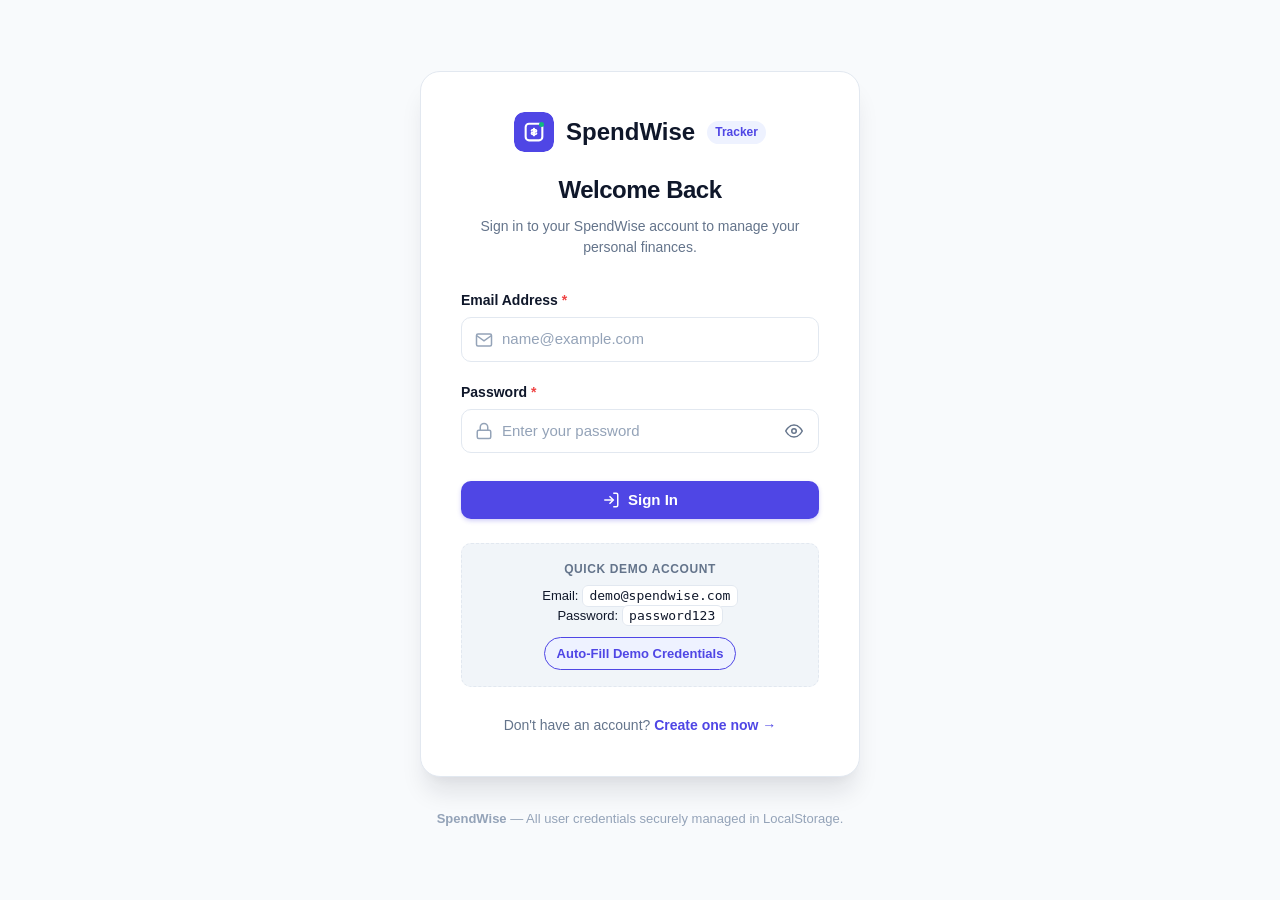
==== expense-tracker/index.html @ b72fe71f "Initial commit" ====
<!DOCTYPE html>
<html lang="en">
<head>
  <meta charset="UTF-8">
  <meta name="viewport" content="width=device-width, initial-scale=1.0">
  <title>SpendWise | Modern Expense Tracker & Dashboard</title>
  <link rel="icon" type="image/svg+xml" href="assets/images/logo.svg">
  
  <!-- Login Protection: Redirect if user is not logged in -->
  <script>
    (function () {
      const currentUser = localStorage.getItem("spendwise_current_user");
      if (!currentUser) {
        window.location.replace("login.html");
      }
    })();
  </script>

  <!-- CSS Stylesheets -->
  <link rel="stylesheet" href="css/style.css">
  <link rel="stylesheet" href="css/responsive.css">
</head>
<body>

  <!-- ========================================================================
       Navigation Bar
       ======================================================================== -->
  <header class="navbar">
    <div class="container">
      <a href="index.html" class="nav-brand">
        <img src="assets/images/logo.svg" alt="SpendWise Logo" class="brand-icon">
        <span>SpendWise</span>
        <span class="brand-badge">Tracker</span>
      </a>

      <nav>
        <ul class="nav-menu">
          <li>
            <a href="index.html" class="nav-link active">
              <svg width="18" height="18" viewBox="0 0 24 24" fill="none" stroke="currentColor" stroke-width="2">
                <rect x="3" y="3" width="7" height="9" rx="1"></rect>
                <rect x="14" y="3" width="7" height="5" rx="1"></rect>
                <rect x="14" y="12" width="7" height="9" rx="1"></rect>
                <rect x="3" y="16" width="7" height="5" rx="1"></rect>
              </svg>
              <span>Dashboard</span>
            </a>
          </li>
          <li>
            <a href="pages/transactions.html" class="nav-link">
              <svg width="18" height="18" viewBox="0 0 24 24" fill="none" stroke="currentColor" stroke-width="2">
                <line x1="8" y1="6" x2="21" y2="6"></line>
                <line x1="8" y1="12" x2="21" y2="12"></line>
                <line x1="8" y1="18" x2="21" y2="18"></line>
                <line x1="3" y1="6" x2="3.01" y2="6"></line>
                <line x1="3" y1="12" x2="3.01" y2="12"></line>
                <line x1="3" y1="18" x2="3.01" y2="18"></line>
              </svg>
              <span>Transactions</span>
            </a>
          </li>
        </ul>
      </nav>

      <div class="nav-actions">
        <!-- Logged-in User Profile Badge -->
        <div class="nav-user-profile" id="nav-user-profile" title="Logged in user">
          <div class="user-avatar" id="user-avatar">U</div>
          <span class="user-name" id="nav-user-name">User</span>
        </div>

        <a href="pages/transactions.html" class="btn btn-secondary btn-sm">
          <span>View All</span>
        </a>

        <!-- Logout Button -->
        <button id="logout-btn" class="btn btn-danger btn-sm" title="Log out of SpendWise">
          <svg width="15" height="15" viewBox="0 0 24 24" fill="none" stroke="currentColor" stroke-width="2">
            <path d="M9 21H5a2 2 0 0 1-2-2V5a2 2 0 0 1 2-2h4"></path>
            <polyline points="16 17 21 12 16 7"></polyline>
            <line x1="21" y1="12" x2="9" y2="12"></line>
          </svg>
          <span>Logout</span>
        </button>
      </div>
    </div>
  </header>

  <!-- ========================================================================
       Main Content
       ======================================================================== -->
  <main class="main-content">
    <div class="container">

      <!-- Page Header -->
      <section class="page-header">
        <div class="page-title-group">
          <h1>Financial Dashboard</h1>
          <p>Track your cash flow, log expenses, and monitor savings in real-time.</p>
        </div>
        <div class="header-actions">
          <button id="clear-all-data-btn" class="btn btn-secondary btn-sm" title="Restore default sample records">
            <svg width="16" height="16" viewBox="0 0 24 24" fill="none" stroke="currentColor" stroke-width="2">
              <path d="M21.5 2v6h-6M21.34 15.57a10 10 0 1 1-.57-8.38l5.67-5.67"></path>
            </svg>
            <span>Reset Samples</span>
          </button>
          <a href="pages/transactions.html" class="btn btn-primary btn-sm">
            <svg width="16" height="16" viewBox="0 0 24 24" fill="none" stroke="currentColor" stroke-width="2">
              <line x1="12" y1="5" x2="12" y2="19"></line>
              <line x1="5" y1="12" x2="19" y2="12"></line>
            </svg>
            <span>All Transactions</span>
          </a>
        </div>
      </section>

      <!-- 4 Summary Metric Cards -->
      <section class="dashboard-grid">

        <!-- 1. Total Balance Card -->
        <div class="metric-card">
          <div class="metric-card-header">
            <span class="metric-card-title">Total Balance</span>
            <div class="metric-icon-box balance">
              <svg width="22" height="22" viewBox="0 0 24 24" fill="none" stroke="currentColor" stroke-width="2">
                <rect x="2" y="5" width="20" height="14" rx="2"></rect>
                <line x1="2" y1="10" x2="22" y2="10"></line>
              </svg>
            </div>
          </div>
          <div class="metric-card-value" id="total-balance">$0.00</div>
          <div class="metric-card-footer">
            <span class="status-badge positive" id="balance-status-badge">Positive Balance</span>
          </div>
        </div>

        <!-- 2. Total Income Card -->
        <div class="metric-card">
          <div class="metric-card-header">
            <span class="metric-card-title">Total Income</span>
            <div class="metric-icon-box income">
              <svg width="22" height="22" viewBox="0 0 24 24" fill="none" stroke="currentColor" stroke-width="2.5">
                <polyline points="23 6 13.5 15.5 8.5 10.5 1 18"></polyline>
                <polyline points="17 6 23 6 23 12"></polyline>
              </svg>
            </div>
          </div>
          <div class="metric-card-value" id="total-income" style="color: var(--success);">$0.00</div>
          <div class="metric-card-footer">
            <span>Money received</span>
          </div>
        </div>

        <!-- 3. Total Expense Card -->
        <div class="metric-card">
          <div class="metric-card-header">
            <span class="metric-card-title">Total Expense</span>
            <div class="metric-icon-box expense">
              <svg width="22" height="22" viewBox="0 0 24 24" fill="none" stroke="currentColor" stroke-width="2.5">
                <polyline points="23 18 13.5 8.5 8.5 13.5 1 6"></polyline>
                <polyline points="17 18 23 18 23 12"></polyline>
              </svg>
            </div>
          </div>
          <div class="metric-card-value" id="total-expense" style="color: var(--danger);">$0.00</div>
          <div class="metric-card-footer">
            <span>Money spent</span>
          </div>
        </div>

        <!-- 4. Number of Transactions Card -->
        <div class="metric-card">
          <div class="metric-card-header">
            <span class="metric-card-title">Transactions</span>
            <div class="metric-icon-box count">
              <svg width="22" height="22" viewBox="0 0 24 24" fill="none" stroke="currentColor" stroke-width="2">
                <path d="M14 2H6a2 2 0 0 0-2 2v16a2 2 0 0 0 2 2h12a2 2 0 0 0 2-2V8z"></path>
                <polyline points="14 2 14 8 20 8"></polyline>
                <line x1="16" y1="13" x2="8" y2="13"></line>
                <line x1="16" y1="17" x2="8" y2="17"></line>
                <polyline points="10 9 9 9 8 9"></polyline>
              </svg>
            </div>
          </div>
          <div class="metric-card-value" id="total-count">0</div>
          <div class="metric-card-footer">
            <span>Total records saved</span>
          </div>
        </div>

      </section>

      <!-- Dashboard Layout: 2 Columns (Left: Add Form & Analytics, Right: Recent Transactions) -->
      <div class="dashboard-layout">

        <!-- LEFT COLUMN -->
        <div class="dashboard-col-left">

          <!-- Add Transaction Card -->
          <div class="card">
            <div class="card-header">
              <h2 class="card-title">
                <svg width="20" height="20" viewBox="0 0 24 24" fill="none" stroke="currentColor" stroke-width="2">
                  <circle cx="12" cy="12" r="10"></circle>
                  <line x1="12" y1="8" x2="12" y2="16"></line>
                  <line x1="8" y1="12" x2="16" y2="12"></line>
                </svg>
                <span>Add Transaction</span>
              </h2>
            </div>
            <div class="card-body">
              <form id="transaction-form">

                <!-- Type Selector (Income vs Expense) -->
                <div class="form-group">
                  <label class="form-label">Transaction Type</label>
                  <div class="type-toggle-group">
                    <button type="button" class="type-toggle-btn active type-expense" data-type="expense">
                      <svg width="16" height="16" viewBox="0 0 24 24" fill="none" stroke="currentColor" stroke-width="2.5">
                        <polyline points="23 18 13.5 8.5 8.5 13.5 1 6"></polyline>
                        <polyline points="17 18 23 18 23 12"></polyline>
                      </svg>
                      <span>Expense</span>
                    </button>
                    <button type="button" class="type-toggle-btn type-income" data-type="income">
                      <svg width="16" height="16" viewBox="0 0 24 24" fill="none" stroke="currentColor" stroke-width="2.5">
                        <polyline points="23 6 13.5 15.5 8.5 10.5 1 18"></polyline>
                        <polyline points="17 6 23 6 23 12"></polyline>
                      </svg>
                      <span>Income</span>
                    </button>
                  </div>
                </div>

                <!-- Title Input -->
                <div class="form-group">
                  <label for="tx-title" class="form-label">
                    Transaction Title <span class="required">*</span>
                  </label>
                  <input
                    type="text"
                    id="tx-title"
                    class="form-control"
                    placeholder="e.g. Grocery shopping, Salary, Coffee"
                    required
                  >
                </div>

                <!-- Amount & Category Row -->
                <div class="form-row">
                  <div class="form-group">
                    <label for="tx-amount" class="form-label">
                      Amount ($) <span class="required">*</span>
                    </label>
                    <div class="input-with-icon">
                      <span class="input-icon">$</span>
                      <input
                        type="number"
                        id="tx-amount"
                        class="form-control"
                        placeholder="0.00"
                        step="0.01"
                        min="0.01"
                        required
                      >
                    </div>
                  </div>

                  <div class="form-group">
                    <label for="tx-category" class="form-label">
                      Category <span class="required">*</span>
                    </label>
                    <select id="tx-category" class="form-control" required>
                      <!-- Dynamically populated based on type -->
                    </select>
                  </div>
                </div>

                <!-- Date & Notes Row -->
                <div class="form-row">
                  <div class="form-group">
                    <label for="tx-date" class="form-label">
                      Date <span class="required">*</span>
                    </label>
                    <input
                      type="date"
                      id="tx-date"
                      class="form-control"
                      required
                    >
                  </div>

                  <div class="form-group">
                    <label for="tx-notes" class="form-label">
                      Notes (Optional)
                    </label>
                    <input
                      type="text"
                      id="tx-notes"
                      class="form-control"
                      placeholder="e.g. Receipt #42, personal"
                    >
                  </div>
                </div>

                <!-- Submit Button -->
                <button type="submit" class="btn btn-primary" style="width: 100%;">
                  <svg width="18" height="18" viewBox="0 0 24 24" fill="none" stroke="currentColor" stroke-width="2">
                    <line x1="12" y1="5" x2="12" y2="19"></line>
                    <line x1="5" y1="12" x2="19" y2="12"></line>
                  </svg>
                  <span>Add Transaction</span>
                </button>

              </form>
            </div>
          </div>

          <!-- Spending Analytics & Breakdown Card -->
          <div class="card">
            <div class="card-header">
              <h2 class="card-title">
                <svg width="18" height="18" viewBox="0 0 24 24" fill="none" stroke="currentColor" stroke-width="2">
                  <line x1="18" y1="20" x2="18" y2="10"></line>
                  <line x1="12" y1="20" x2="12" y2="4"></line>
                  <line x1="6" y1="20" x2="6" y2="14"></line>
                </svg>
                <span>Cash Flow Breakdown</span>
              </h2>
            </div>
            <div class="card-body">
              <!-- Income vs Expense Meter -->
              <div class="analytics-meter">
                <div class="meter-labels">
                  <span id="income-ratio-text" style="color: var(--success);">Income: 50%</span>
                  <span id="expense-ratio-text" style="color: var(--danger);">Expense: 50%</span>
                </div>
                <div class="meter-track">
                  <div id="income-expense-meter" class="meter-fill" style="width: 50%;"></div>
                </div>
              </div>

              <!-- Top Expense Categories -->
              <h4 style="font-size: 0.875rem; font-weight: 600; color: var(--text-muted); margin-bottom: 0.75rem; text-transform: uppercase; letter-spacing: 0.05em;">
                Top Expense Categories
              </h4>
              <div id="category-breakdown-list" class="category-breakdown-list">
                <!-- Dynamically populated via JS -->
              </div>
            </div>
          </div>

        </div>

        <!-- RIGHT COLUMN: Recent Transactions -->
        <div class="dashboard-col-right">
          <div class="card">
            <div class="card-header">
              <h2 class="card-title">
                <svg width="20" height="20" viewBox="0 0 24 24" fill="none" stroke="currentColor" stroke-width="2">
                  <circle cx="12" cy="12" r="10"></circle>
                  <polyline points="12 6 12 12 16 14"></polyline>
                </svg>
                <span>Recent Transactions</span>
              </h2>
              <a href="pages/transactions.html" class="btn btn-secondary btn-sm">
                <span>View All &rarr;</span>
              </a>
            </div>
            <div class="card-body">

              <!-- List Container -->
              <ul id="recent-transactions-list" class="transaction-list-widget">
                <!-- Dynamically populated via main.js -->
              </ul>

              <!-- Empty State if no transactions exist -->
              <div id="empty-recent-state" class="empty-state" style="display: none;">
                <img src="assets/images/empty-illustration.svg" alt="No transactions yet">
                <h3>No transactions found</h3>
                <p>Use the form on the left to add your first transaction and start tracking your expenses!</p>
              </div>

            </div>
          </div>
        </div>

      </div>

    </div>
  </main>

  <!-- ========================================================================
       Edit Transaction Modal
       ======================================================================== -->
  <div id="edit-modal" class="modal-overlay">
    <div class="modal-dialog">
      <div class="modal-header">
        <h3 class="modal-title">
          <svg width="20" height="20" viewBox="0 0 24 24" fill="none" stroke="currentColor" stroke-width="2">
            <path d="M12 20h9"></path>
            <path d="M16.5 3.5a2.121 2.121 0 0 1 3 3L7 19l-4 1 1-4L16.5 3.5z"></path>
          </svg>
          <span>Edit Transaction</span>
        </h3>
        <button type="button" class="modal-close-btn" id="close-edit-modal" aria-label="Close modal">
          <svg width="18" height="18" viewBox="0 0 24 24" fill="none" stroke="currentColor" stroke-width="2">
            <line x1="18" y1="6" x2="6" y2="18"></line>
            <line x1="6" y1="6" x2="18" y2="18"></line>
          </svg>
        </button>
      </div>

      <form id="edit-transaction-form">
        <input type="hidden" id="edit-tx-id">

        <div class="modal-body">
          <!-- Type Radio Selector -->
          <div class="form-group">
            <label class="form-label">Type</label>
            <div style="display: flex; gap: 1.5rem;">
              <label style="display: flex; align-items: center; gap: 0.5rem; cursor: pointer; font-size: 0.9375rem;">
                <input type="radio" name="edit-tx-type" value="income"> Income
              </label>
              <label style="display: flex; align-items: center; gap: 0.5rem; cursor: pointer; font-size: 0.9375rem;">
                <input type="radio" name="edit-tx-type" value="expense"> Expense
              </label>
            </div>
          </div>

          <!-- Title -->
          <div class="form-group">
            <label for="edit-tx-title" class="form-label">Transaction Title <span class="required">*</span></label>
            <input type="text" id="edit-tx-title" class="form-control" required>
          </div>

          <!-- Amount & Category -->
          <div class="form-row">
            <div class="form-group">
              <label for="edit-tx-amount" class="form-label">Amount ($) <span class="required">*</span></label>
              <input type="number" id="edit-tx-amount" class="form-control" step="0.01" min="0.01" required>
            </div>

            <div class="form-group">
              <label for="edit-tx-category" class="form-label">Category <span class="required">*</span></label>
              <select id="edit-tx-category" class="form-control" required></select>
            </div>
          </div>

          <!-- Date & Notes -->
          <div class="form-row">
            <div class="form-group">
              <label for="edit-tx-date" class="form-label">Date <span class="required">*</span></label>
              <input type="date" id="edit-tx-date" class="form-control" required>
            </div>

            <div class="form-group">
              <label for="edit-tx-notes" class="form-label">Notes</label>
              <input type="text" id="edit-tx-notes" class="form-control">
            </div>
          </div>
        </div>

        <div class="modal-footer">
          <button type="button" class="btn btn-secondary" id="cancel-edit-btn">Cancel</button>
          <button type="submit" class="btn btn-primary">Save Changes</button>
        </div>
      </form>
    </div>
  </div>

  <!-- ========================================================================
       Toast Notification Container
       ======================================================================== -->
  <div id="toast-container" class="toast-container"></div>

  <!-- ========================================================================
       Footer
       ======================================================================== -->
  <footer class="footer">
    <div class="container">
      <div>
        <strong>SpendWise</strong> &mdash; Modern Vanilla JS Expense Tracker
      </div>
      <div>
        <span>All data saved securely in your browser's LocalStorage.</span>
      </div>
    </div>
  </footer>

  <!-- Main JavaScript File -->
  <script src="js/main.js"></script>
</body>
</html>
---- expense-tracker/css/style.css ----
/* ==========================================================================
   SpendWise - Modern Expense Tracker
   File: style.css (Core Stylesheet)
   ========================================================================== */

/* --------------------------------------------------------------------------
   1. CSS Variables & Theme Configuration
   -------------------------------------------------------------------------- */
:root {
  /* Color Palette */
  --primary: #4f46e5;
  --primary-hover: #4338ca;
  --primary-light: #eef2ff;
  --primary-text: #3730a3;

  --success: #10b981;
  --success-hover: #059669;
  --success-light: #ecfdf5;
  --success-border: #a7f3d0;
  --success-text: #065f46;

  --danger: #ef4444;
  --danger-hover: #dc2626;
  --danger-light: #fef2f2;
  --danger-border: #fecaca;
  --danger-text: #991b1b;

  --warning: #f59e0b;
  --warning-light: #fffbeb;
  --warning-text: #92400e;

  --info: #0284c7;
  --info-light: #f0f9ff;

  /* Neutral Shades */
  --bg-body: #f8fafc;
  --bg-card: #ffffff;
  --bg-card-subtle: #f1f5f9;
  --bg-input: #ffffff;

  --text-main: #0f172a;
  --text-muted: #64748b;
  --text-light: #94a3b8;
  --border-color: #e2e8f0;
  --border-focus: #818cf8;

  /* Shadows */
  --shadow-xs: 0 1px 2px rgba(0, 0, 0, 0.05);
  --shadow-sm: 0 1px 3px rgba(15, 23, 42, 0.08), 0 1px 2px rgba(15, 23, 42, 0.04);
  --shadow-md: 0 4px 6px -1px rgba(15, 23, 42, 0.08), 0 2px 4px -2px rgba(15, 23, 42, 0.05);
  --shadow-lg: 0 10px 15px -3px rgba(15, 23, 42, 0.08), 0 4px 6px -4px rgba(15, 23, 42, 0.04);
  --shadow-xl: 0 20px 25px -5px rgba(15, 23, 42, 0.1), 0 8px 10px -6px rgba(15, 23, 42, 0.04);

  /* Border Radii */
  --radius-sm: 6px;
  --radius-md: 10px;
  --radius-lg: 14px;
  --radius-xl: 20px;
  --radius-pill: 9999px;

  /* Transitions */
  --transition-fast: 0.15s ease;
  --transition-normal: 0.25s ease;

  /* Typography */
  --font-family: -apple-system, BlinkMacSystemFont, "Segoe UI", Roboto, "Helvetica Neue", Arial, sans-serif;
}

/* --------------------------------------------------------------------------
   2. Reset & Base Styles
   -------------------------------------------------------------------------- */
*,
*::before,
*::after {
  box-sizing: border-box;
  margin: 0;
  padding: 0;
}

html {
  font-size: 16px;
  scroll-behavior: smooth;
}

body {
  font-family: var(--font-family);
  background-color: var(--bg-body);
  color: var(--text-main);
  line-height: 1.5;
  min-height: 100vh;
  display: flex;
  flex-direction: column;
  -webkit-font-smoothing: antialiased;
}

img,
svg {
  display: block;
  max-width: 100%;
}

button,
input,
select,
textarea {
  font: inherit;
  color: inherit;
}

button {
  cursor: pointer;
  border: none;
  background: none;
}

a {
  color: inherit;
  text-decoration: none;
}

/* --------------------------------------------------------------------------
   3. Layout & Container
   -------------------------------------------------------------------------- */
.container {
  width: 100%;
  max-width: 1200px;
  margin-left: auto;
  margin-right: auto;
  padding-left: 1.5rem;
  padding-right: 1.5rem;
}

.main-content {
  flex: 1;
  padding-top: 2rem;
  padding-bottom: 3.5rem;
}

/* --------------------------------------------------------------------------
   4. Navigation Bar
   -------------------------------------------------------------------------- */
.navbar {
  background-color: var(--bg-card);
  border-bottom: 1px solid var(--border-color);
  position: sticky;
  top: 0;
  z-index: 100;
  box-shadow: var(--shadow-xs);
}

.navbar .container {
  display: flex;
  align-items: center;
  justify-content: space-between;
  height: 72px;
}

.nav-brand {
  display: flex;
  align-items: center;
  gap: 0.75rem;
  font-weight: 700;
  font-size: 1.25rem;
  color: var(--text-main);
  transition: opacity var(--transition-fast);
}

.nav-brand:hover {
  opacity: 0.9;
}

.brand-icon {
  width: 36px;
  height: 36px;
  border-radius: var(--radius-md);
  object-fit: contain;
}

.brand-badge {
  font-size: 0.75rem;
  font-weight: 600;
  padding: 0.15rem 0.5rem;
  background: var(--primary-light);
  color: var(--primary);
  border-radius: var(--radius-pill);
}

.nav-menu {
  display: flex;
  align-items: center;
  list-style: none;
  gap: 0.5rem;
}

.nav-link {
  display: flex;
  align-items: center;
  gap: 0.5rem;
  padding: 0.5rem 1rem;
  border-radius: var(--radius-md);
  font-size: 0.9375rem;
  font-weight: 500;
  color: var(--text-muted);
  transition: all var(--transition-fast);
}

.nav-link:hover {
  color: var(--primary);
  background-color: var(--primary-light);
}

.nav-link.active {
  color: var(--primary);
  background-color: var(--primary-light);
  font-weight: 600;
}

.nav-actions {
  display: flex;
  align-items: center;
  gap: 0.75rem;
}

.nav-user-profile {
  display: inline-flex;
  align-items: center;
  gap: 0.5rem;
  padding: 0.25rem 0.75rem 0.25rem 0.35rem;
  background-color: var(--bg-card-subtle);
  border-radius: var(--radius-pill);
  border: 1px solid var(--border-color);
  font-size: 0.8125rem;
  font-weight: 500;
  color: var(--text-main);
}

.user-avatar {
  width: 26px;
  height: 26px;
  border-radius: 50%;
  background: var(--primary);
  color: #ffffff;
  display: flex;
  align-items: center;
  justify-content: center;
  font-size: 0.75rem;
  font-weight: 700;
  text-transform: uppercase;
}

.user-name {
  max-width: 130px;
  overflow: hidden;
  text-overflow: ellipsis;
  white-space: nowrap;
}

/* --------------------------------------------------------------------------
   5. Buttons
   -------------------------------------------------------------------------- */
.btn {
  display: inline-flex;
  align-items: center;
  justify-content: center;
  gap: 0.5rem;
  padding: 0.625rem 1.25rem;
  font-size: 0.9375rem;
  font-weight: 600;
  border-radius: var(--radius-md);
  transition: all var(--transition-fast);
  white-space: nowrap;
  line-height: 1.2;
}

.btn-primary {
  background-color: var(--primary);
  color: #ffffff;
  box-shadow: 0 2px 4px rgba(79, 70, 229, 0.25);
}

.btn-primary:hover {
  background-color: var(--primary-hover);
  transform: translateY(-1px);
  box-shadow: 0 4px 8px rgba(79, 70, 229, 0.35);
}

.btn-primary:active {
  transform: translateY(0);
}

.btn-secondary {
  background-color: var(--bg-card);
  color: var(--text-main);
  border: 1px solid var(--border-color);
}

.btn-secondary:hover {
  background-color: var(--bg-card-subtle);
  border-color: #cbd5e1;
}

.btn-danger {
  background-color: var(--danger-light);
  color: var(--danger-text);
  border: 1px solid var(--danger-border);
}

.btn-danger:hover {
  background-color: var(--danger);
  color: #ffffff;
}

.btn-sm {
  padding: 0.375rem 0.75rem;
  font-size: 0.8125rem;
  border-radius: var(--radius-sm);
}

.btn-icon {
  width: 36px;
  height: 36px;
  padding: 0;
  border-radius: var(--radius-md);
  display: inline-flex;
  align-items: center;
  justify-content: center;
  color: var(--text-muted);
  transition: all var(--transition-fast);
}

.btn-icon:hover {
  color: var(--text-main);
  background-color: var(--bg-card-subtle);
}

.btn-icon-danger:hover {
  color: var(--danger);
  background-color: var(--danger-light);
}

.btn-icon-edit:hover {
  color: var(--primary);
  background-color: var(--primary-light);
}

/* --------------------------------------------------------------------------
   6. Page Header Banner
   -------------------------------------------------------------------------- */
.page-header {
  display: flex;
  align-items: center;
  justify-content: space-between;
  margin-bottom: 2rem;
  flex-wrap: wrap;
  gap: 1rem;
}

.page-title-group h1 {
  font-size: 1.75rem;
  font-weight: 700;
  color: var(--text-main);
  letter-spacing: -0.02em;
}

.page-title-group p {
  color: var(--text-muted);
  font-size: 0.9375rem;
  margin-top: 0.25rem;
}

.header-actions {
  display: flex;
  align-items: center;
  gap: 0.75rem;
}

/* --------------------------------------------------------------------------
   7. Dashboard Cards Grid (4 Summary Cards)
   -------------------------------------------------------------------------- */
.dashboard-grid {
  display: grid;
  grid-template-columns: repeat(4, 1fr);
  gap: 1.25rem;
  margin-bottom: 2rem;
}

.metric-card {
  background-color: var(--bg-card);
  border: 1px solid var(--border-color);
  border-radius: var(--radius-lg);
  padding: 1.5rem;
  box-shadow: var(--shadow-sm);
  display: flex;
  flex-direction: column;
  justify-content: space-between;
  position: relative;
  overflow: hidden;
  transition: transform var(--transition-fast), box-shadow var(--transition-fast);
}

.metric-card:hover {
  transform: translateY(-2px);
  box-shadow: var(--shadow-md);
}

.metric-card-header {
  display: flex;
  align-items: center;
  justify-content: space-between;
  margin-bottom: 1rem;
}

.metric-card-title {
  font-size: 0.875rem;
  font-weight: 600;
  color: var(--text-muted);
  text-transform: uppercase;
  letter-spacing: 0.05em;
}

.metric-icon-box {
  width: 44px;
  height: 44px;
  border-radius: var(--radius-md);
  display: flex;
  align-items: center;
  justify-content: center;
}

.metric-icon-box.balance {
  background: linear-gradient(135deg, #eef2ff 0%, #e0e7ff 100%);
  color: var(--primary);
}

.metric-icon-box.income {
  background: linear-gradient(135deg, #ecfdf5 0%, #d1fae5 100%);
  color: var(--success);
}

.metric-icon-box.expense {
  background: linear-gradient(135deg, #fef2f2 0%, #fee2e2 100%);
  color: var(--danger);
}

.metric-icon-box.count {
  background: linear-gradient(135deg, #f0f9ff 0%, #e0f2fe 100%);
  color: var(--info);
}

.metric-card-value {
  font-size: 1.875rem;
  font-weight: 700;
  color: var(--text-main);
  letter-spacing: -0.02em;
  line-height: 1.2;
  margin-bottom: 0.5rem;
}

.metric-card-footer {
  display: flex;
  align-items: center;
  gap: 0.5rem;
  font-size: 0.8125rem;
  color: var(--text-muted);
}

.status-badge {
  display: inline-flex;
  align-items: center;
  gap: 0.25rem;
  font-weight: 600;
  font-size: 0.75rem;
  padding: 0.2rem 0.5rem;
  border-radius: var(--radius-pill);
}

.status-badge.positive {
  background-color: var(--success-light);
  color: var(--success-text);
  border: 1px solid var(--success-border);
}

.status-badge.negative {
  background-color: var(--danger-light);
  color: var(--danger-text);
  border: 1px solid var(--danger-border);
}

.status-badge.neutral {
  background-color: var(--bg-card-subtle);
  color: var(--text-muted);
}

/* --------------------------------------------------------------------------
   8. Main Section Layout (Two Columns)
   -------------------------------------------------------------------------- */
.dashboard-layout {
  display: grid;
  grid-template-columns: 1fr 1.35fr;
  gap: 1.5rem;
  align-items: start;
}

/* Cards */
.card {
  background-color: var(--bg-card);
  border: 1px solid var(--border-color);
  border-radius: var(--radius-lg);
  box-shadow: var(--shadow-sm);
  overflow: hidden;
  margin-bottom: 1.5rem;
}

.card-header {
  padding: 1.25rem 1.5rem;
  border-bottom: 1px solid var(--border-color);
  display: flex;
  align-items: center;
  justify-content: space-between;
  gap: 1rem;
}

.card-title {
  font-size: 1.125rem;
  font-weight: 600;
  color: var(--text-main);
  display: flex;
  align-items: center;
  gap: 0.5rem;
}

.card-header-actions {
  display: flex;
  align-items: center;
  gap: 0.5rem;
}

.card-body {
  padding: 1.5rem;
}

/* --------------------------------------------------------------------------
   9. Forms & Inputs
   -------------------------------------------------------------------------- */
.form-group {
  margin-bottom: 1.25rem;
}

.form-label {
  display: block;
  font-size: 0.875rem;
  font-weight: 600;
  color: var(--text-main);
  margin-bottom: 0.375rem;
}

.form-label .required {
  color: var(--danger);
}

.form-control {
  width: 100%;
  padding: 0.625rem 0.875rem;
  font-size: 0.9375rem;
  background-color: var(--bg-input);
  border: 1px solid var(--border-color);
  border-radius: var(--radius-md);
  color: var(--text-main);
  transition: border-color var(--transition-fast), box-shadow var(--transition-fast);
  outline: none;
}

.form-control:focus {
  border-color: var(--border-focus);
  box-shadow: 0 0 0 3px rgba(79, 70, 229, 0.15);
}

.form-control::placeholder {
  color: var(--text-light);
}

.input-with-icon {
  position: relative;
}

.input-icon {
  position: absolute;
  left: 0.875rem;
  top: 50%;
  transform: translateY(-50%);
  color: var(--text-light);
  pointer-events: none;
}

.input-with-icon .form-control {
  padding-left: 2.5rem;
}

.form-row {
  display: grid;
  grid-template-columns: 1fr 1fr;
  gap: 1rem;
}

/* Custom Type Toggle Button Group (Income / Expense) */
.type-toggle-group {
  display: grid;
  grid-template-columns: 1fr 1fr;
  gap: 0.5rem;
  background-color: var(--bg-card-subtle);
  padding: 0.25rem;
  border-radius: var(--radius-md);
  border: 1px solid var(--border-color);
}

.type-toggle-btn {
  display: flex;
  align-items: center;
  justify-content: center;
  gap: 0.5rem;
  padding: 0.5rem;
  font-size: 0.875rem;
  font-weight: 600;
  color: var(--text-muted);
  border-radius: var(--radius-sm);
  transition: all var(--transition-fast);
}

.type-toggle-btn.active.type-income {
  background-color: #ffffff;
  color: var(--success);
  box-shadow: var(--shadow-xs);
}

.type-toggle-btn.active.type-expense {
  background-color: #ffffff;
  color: var(--danger);
  box-shadow: var(--shadow-xs);
}

/* --------------------------------------------------------------------------
   10. Spending Analytics / Progress Bar
   -------------------------------------------------------------------------- */
.analytics-meter {
  margin-bottom: 1.5rem;
}

.meter-labels {
  display: flex;
  justify-content: space-between;
  font-size: 0.8125rem;
  font-weight: 600;
  margin-bottom: 0.5rem;
}

.meter-track {
  height: 10px;
  background-color: var(--danger-light);
  border-radius: var(--radius-pill);
  overflow: hidden;
  display: flex;
}

.meter-fill {
  background-color: var(--success);
  transition: width var(--transition-normal);
}

.category-breakdown-list {
  display: flex;
  flex-direction: column;
  gap: 0.75rem;
}

.category-bar-item {
  display: flex;
  flex-direction: column;
  gap: 0.25rem;
}

.category-bar-header {
  display: flex;
  justify-content: space-between;
  font-size: 0.8125rem;
  color: var(--text-main);
  font-weight: 500;
}

.category-bar-track {
  height: 6px;
  background-color: var(--bg-card-subtle);
  border-radius: var(--radius-pill);
  overflow: hidden;
}

.category-bar-fill {
  height: 100%;
  border-radius: var(--radius-pill);
  background-color: var(--primary);
  transition: width var(--transition-normal);
}

/* --------------------------------------------------------------------------
   11. Transaction Items & Badges
   -------------------------------------------------------------------------- */
.badge-category {
  display: inline-flex;
  align-items: center;
  gap: 0.35rem;
  padding: 0.25rem 0.625rem;
  font-size: 0.75rem;
  font-weight: 600;
  border-radius: var(--radius-pill);
  background-color: var(--bg-card-subtle);
  color: var(--text-main);
  border: 1px solid var(--border-color);
}

.badge-type {
  display: inline-flex;
  align-items: center;
  font-size: 0.75rem;
  font-weight: 700;
  padding: 0.2rem 0.5rem;
  border-radius: var(--radius-pill);
  text-transform: uppercase;
}

.badge-income {
  background-color: var(--success-light);
  color: var(--success);
  border: 1px solid var(--success-border);
}

.badge-expense {
  background-color: var(--danger-light);
  color: var(--danger);
  border: 1px solid var(--danger-border);
}

.amount-positive {
  color: var(--success);
  font-weight: 700;
}

.amount-negative {
  color: var(--danger);
  font-weight: 700;
}

/* Transaction List (Widget on Dashboard) */
.transaction-list-widget {
  list-style: none;
  display: flex;
  flex-direction: column;
}

.transaction-list-item {
  display: flex;
  align-items: center;
  justify-content: space-between;
  padding: 0.875rem 0;
  border-bottom: 1px solid var(--border-color);
  gap: 1rem;
}

.transaction-list-item:last-child {
  border-bottom: none;
}

.tx-left {
  display: flex;
  align-items: center;
  gap: 0.875rem;
}

.tx-icon-bubble {
  width: 40px;
  height: 40px;
  border-radius: var(--radius-md);
  display: flex;
  align-items: center;
  justify-content: center;
  flex-shrink: 0;
}

.tx-icon-bubble.income {
  background-color: var(--success-light);
  color: var(--success);
}

.tx-icon-bubble.expense {
  background-color: var(--danger-light);
  color: var(--danger);
}

.tx-info h4 {
  font-size: 0.9375rem;
  font-weight: 600;
  color: var(--text-main);
  margin-bottom: 0.15rem;
}

.tx-meta {
  display: flex;
  align-items: center;
  gap: 0.5rem;
  font-size: 0.75rem;
  color: var(--text-muted);
}

.tx-right {
  display: flex;
  align-items: center;
  gap: 0.75rem;
  text-align: right;
}

.tx-amount {
  font-size: 0.9375rem;
  font-weight: 700;
  white-space: nowrap;
}

/* --------------------------------------------------------------------------
   12. Filter & Search Toolbar (Transactions Page)
   -------------------------------------------------------------------------- */
.filter-toolbar {
  background-color: var(--bg-card);
  border: 1px solid var(--border-color);
  border-radius: var(--radius-lg);
  padding: 1.25rem;
  box-shadow: var(--shadow-sm);
  margin-bottom: 1.5rem;
  display: flex;
  flex-direction: column;
  gap: 1rem;
}

.filter-toolbar-top {
  display: flex;
  align-items: center;
  gap: 1rem;
  flex-wrap: wrap;
}

.filter-search-box {
  flex: 1;
  min-width: 260px;
  position: relative;
}

.filter-controls-group {
  display: flex;
  align-items: center;
  gap: 0.75rem;
  flex-wrap: wrap;
}

/* Segmented Buttons for Filter Tabs (All / Income / Expense) */
.filter-tabs {
  display: inline-flex;
  background-color: var(--bg-card-subtle);
  border-radius: var(--radius-md);
  padding: 0.25rem;
  border: 1px solid var(--border-color);
}

.filter-tab-btn {
  padding: 0.45rem 1rem;
  font-size: 0.8125rem;
  font-weight: 600;
  color: var(--text-muted);
  border-radius: var(--radius-sm);
  transition: all var(--transition-fast);
}

.filter-tab-btn.active {
  background-color: #ffffff;
  color: var(--primary);
  box-shadow: var(--shadow-xs);
}

.filter-tab-btn.active.type-income {
  color: var(--success);
}

.filter-tab-btn.active.type-expense {
  color: var(--danger);
}

.filter-select {
  padding: 0.5rem 0.875rem;
  font-size: 0.875rem;
  border: 1px solid var(--border-color);
  border-radius: var(--radius-md);
  background-color: var(--bg-card);
  color: var(--text-main);
  outline: none;
  cursor: pointer;
  transition: border-color var(--transition-fast);
}

.filter-select:focus {
  border-color: var(--border-focus);
}

/* --------------------------------------------------------------------------
   13. Data Table (Transactions Page)
   -------------------------------------------------------------------------- */
.table-responsive {
  width: 100%;
  overflow-x: auto;
  border-radius: var(--radius-lg);
  border: 1px solid var(--border-color);
  background-color: var(--bg-card);
  box-shadow: var(--shadow-sm);
}

.data-table {
  width: 100%;
  border-collapse: collapse;
  text-align: left;
  font-size: 0.875rem;
}

.data-table th {
  background-color: var(--bg-card-subtle);
  color: var(--text-muted);
  font-weight: 600;
  text-transform: uppercase;
  font-size: 0.75rem;
  letter-spacing: 0.05em;
  padding: 0.875rem 1.25rem;
  border-bottom: 1px solid var(--border-color);
  white-space: nowrap;
}

.data-table td {
  padding: 1rem 1.25rem;
  border-bottom: 1px solid var(--border-color);
  vertical-align: middle;
  color: var(--text-main);
}

.data-table tbody tr {
  transition: background-color var(--transition-fast);
}

.data-table tbody tr:hover {
  background-color: #f8fafc;
}

.data-table tbody tr:last-child td {
  border-bottom: none;
}

.table-actions {
  display: flex;
  align-items: center;
  gap: 0.35rem;
}

/* Table Footer / Summary bar */
.table-footer-bar {
  padding: 1rem 1.25rem;
  border-top: 1px solid var(--border-color);
  background-color: var(--bg-card);
  display: flex;
  align-items: center;
  justify-content: space-between;
  font-size: 0.875rem;
  color: var(--text-muted);
}

/* --------------------------------------------------------------------------
   14. Empty State
   -------------------------------------------------------------------------- */
.empty-state {
  text-align: center;
  padding: 3rem 1.5rem;
}

.empty-state img {
  width: 130px;
  height: auto;
  margin: 0 auto 1.25rem;
  opacity: 0.85;
}

.empty-state h3 {
  font-size: 1.125rem;
  font-weight: 600;
  color: var(--text-main);
  margin-bottom: 0.5rem;
}

.empty-state p {
  color: var(--text-muted);
  font-size: 0.875rem;
  max-width: 380px;
  margin: 0 auto 1.25rem;
}

/* --------------------------------------------------------------------------
   15. Modal Dialogs (Add / Edit / Confirm)
   -------------------------------------------------------------------------- */
.modal-overlay {
  position: fixed;
  inset: 0;
  background-color: rgba(15, 23, 42, 0.6);
  backdrop-filter: blur(3px);
  display: flex;
  align-items: center;
  justify-content: center;
  padding: 1rem;
  z-index: 1000;
  opacity: 0;
  visibility: hidden;
  transition: opacity var(--transition-normal), visibility var(--transition-normal);
}

.modal-overlay.active {
  opacity: 1;
  visibility: visible;
}

.modal-dialog {
  background-color: var(--bg-card);
  border-radius: var(--radius-xl);
  box-shadow: var(--shadow-xl);
  width: 100%;
  max-width: 520px;
  overflow: hidden;
  transform: translateY(20px) scale(0.97);
  transition: transform var(--transition-normal);
}

.modal-overlay.active .modal-dialog {
  transform: translateY(0) scale(1);
}

.modal-header {
  padding: 1.25rem 1.5rem;
  border-bottom: 1px solid var(--border-color);
  display: flex;
  align-items: center;
  justify-content: space-between;
}

.modal-title {
  font-size: 1.125rem;
  font-weight: 700;
  color: var(--text-main);
  display: flex;
  align-items: center;
  gap: 0.5rem;
}

.modal-close-btn {
  color: var(--text-muted);
  width: 32px;
  height: 32px;
  display: flex;
  align-items: center;
  justify-content: center;
  border-radius: var(--radius-md);
  transition: all var(--transition-fast);
}

.modal-close-btn:hover {
  background-color: var(--bg-card-subtle);
  color: var(--text-main);
}

.modal-body {
  padding: 1.5rem;
  max-height: calc(85vh - 140px);
  overflow-y: auto;
}

.modal-footer {
  padding: 1rem 1.5rem;
  border-top: 1px solid var(--border-color);
  background-color: var(--bg-card-subtle);
  display: flex;
  align-items: center;
  justify-content: flex-end;
  gap: 0.75rem;
}

/* --------------------------------------------------------------------------
   16. Toast Notifications
   -------------------------------------------------------------------------- */
.toast-container {
  position: fixed;
  bottom: 1.5rem;
  right: 1.5rem;
  display: flex;
  flex-direction: column;
  gap: 0.75rem;
  z-index: 2000;
  pointer-events: none;
}

.toast {
  background-color: var(--text-main);
  color: #ffffff;
  padding: 0.875rem 1.25rem;
  border-radius: var(--radius-md);
  box-shadow: var(--shadow-lg);
  display: flex;
  align-items: center;
  gap: 0.75rem;
  font-size: 0.875rem;
  font-weight: 500;
  pointer-events: auto;
  transform: translateY(20px);
  opacity: 0;
  transition: all var(--transition-normal);
  max-width: 360px;
}

.toast.show {
  transform: translateY(0);
  opacity: 1;
}

.toast.toast-success {
  border-left: 4px solid var(--success);
}

.toast.toast-danger {
  border-left: 4px solid var(--danger);
}

.toast.toast-info {
  border-left: 4px solid var(--primary);
}

/* --------------------------------------------------------------------------
   17. Footer
   -------------------------------------------------------------------------- */
.footer {
  background-color: var(--bg-card);
  border-top: 1px solid var(--border-color);
  padding: 1.5rem 0;
  margin-top: auto;
  color: var(--text-muted);
  font-size: 0.875rem;
}

.footer .container {
  display: flex;
  align-items: center;
  justify-content: space-between;
  flex-wrap: wrap;
  gap: 1rem;
}
---- expense-tracker/css/responsive.css ----
/* ==========================================================================
   SpendWise - Modern Expense Tracker
   File: responsive.css (Responsive & Mobile Styles)
   ========================================================================== */

/* --------------------------------------------------------------------------
   1. Large Tablets & Small Laptops (Max Width: 1024px)
   -------------------------------------------------------------------------- */
@media (max-width: 1024px) {
  .dashboard-grid {
    grid-template-columns: repeat(2, 1fr);
    gap: 1rem;
  }

  .dashboard-layout {
    grid-template-columns: 1fr;
    gap: 1.5rem;
  }
}

/* --------------------------------------------------------------------------
   2. Tablets & Landscape Phones (Max Width: 768px)
   -------------------------------------------------------------------------- */
@media (max-width: 768px) {
  .navbar .container {
    height: auto;
    padding-top: 0.875rem;
    padding-bottom: 0.875rem;
    flex-wrap: wrap;
    gap: 0.875rem;
  }

  .nav-menu {
    width: 100%;
    order: 3;
    justify-content: center;
    border-top: 1px solid var(--border-color);
    padding-top: 0.75rem;
  }

  .nav-link {
    padding: 0.5rem 0.875rem;
    font-size: 0.875rem;
  }

  .page-header {
    flex-direction: column;
    align-items: flex-start;
    gap: 1rem;
    margin-bottom: 1.5rem;
  }

  .page-title-group h1 {
    font-size: 1.5rem;
  }

  .header-actions {
    width: 100%;
    justify-content: flex-start;
    flex-wrap: wrap;
  }

  .form-row {
    grid-template-columns: 1fr;
  }

  .filter-toolbar-top {
    flex-direction: column;
    align-items: stretch;
  }

  .filter-search-box {
    width: 100%;
  }

  .filter-controls-group {
    flex-wrap: wrap;
    width: 100%;
    justify-content: space-between;
  }

  .filter-tabs {
    width: 100%;
  }

  .filter-tab-btn {
    flex: 1;
    text-align: center;
  }

  .filter-select {
    flex: 1;
    min-width: 140px;
  }

  /* Table adjustments on tablet */
  .data-table th,
  .data-table td {
    padding: 0.75rem 0.875rem;
  }
}

/* --------------------------------------------------------------------------
   3. Mobile Phones (Max Width: 576px)
   -------------------------------------------------------------------------- */
@media (max-width: 576px) {
  .container {
    padding-left: 1rem;
    padding-right: 1rem;
  }

  .dashboard-grid {
    grid-template-columns: 1fr;
    gap: 0.875rem;
  }

  .metric-card {
    padding: 1.25rem;
  }

  .metric-card-value {
    font-size: 1.625rem;
  }

  .card-header {
    padding: 1rem 1.25rem;
  }

  .card-body {
    padding: 1.25rem;
  }

  .modal-dialog {
    margin: 0.5rem;
    max-height: 90vh;
  }

  .modal-header,
  .modal-body,
  .modal-footer {
    padding: 1rem 1.25rem;
  }

  .type-toggle-btn {
    padding: 0.45rem;
    font-size: 0.8125rem;
  }

  /* Mobile Transaction Card View for Table */
  /* On very small screens, convert table rows into mobile cards */
  .mobile-table-card-view thead {
    display: none;
  }

  .mobile-table-card-view,
  .mobile-table-card-view tbody,
  .mobile-table-card-view tr,
  .mobile-table-card-view td {
    display: block;
    width: 100%;
  }

  .mobile-table-card-view tr {
    background-color: var(--bg-card);
    border: 1px solid var(--border-color);
    border-radius: var(--radius-md);
    margin-bottom: 0.75rem;
    padding: 1rem;
    box-shadow: var(--shadow-xs);
  }

  .mobile-table-card-view td {
    padding: 0.35rem 0;
    border-bottom: none;
    display: flex;
    justify-content: space-between;
    align-items: center;
    font-size: 0.875rem;
  }

  .mobile-table-card-view td::before {
    content: attr(data-label);
    font-weight: 600;
    color: var(--text-muted);
    font-size: 0.75rem;
    text-transform: uppercase;
    letter-spacing: 0.05em;
  }

  .mobile-table-card-view td.col-title {
    font-size: 1rem;
    font-weight: 600;
    color: var(--text-main);
    border-bottom: 1px dashed var(--border-color);
    padding-bottom: 0.5rem;
    margin-bottom: 0.5rem;
  }

  .mobile-table-card-view td.col-title::before {
    display: none;
  }

  .mobile-table-card-view td.col-actions {
    border-top: 1px dashed var(--border-color);
    padding-top: 0.5rem;
    margin-top: 0.5rem;
    justify-content: flex-end;
  }

  .mobile-table-card-view td.col-actions::before {
    display: none;
  }

  .toast-container {
    left: 1rem;
    right: 1rem;
    bottom: 1rem;
  }

  .toast {
    max-width: 100%;
  }

  .footer .container {
    flex-direction: column;
    text-align: center;
    gap: 0.5rem;
  }
}
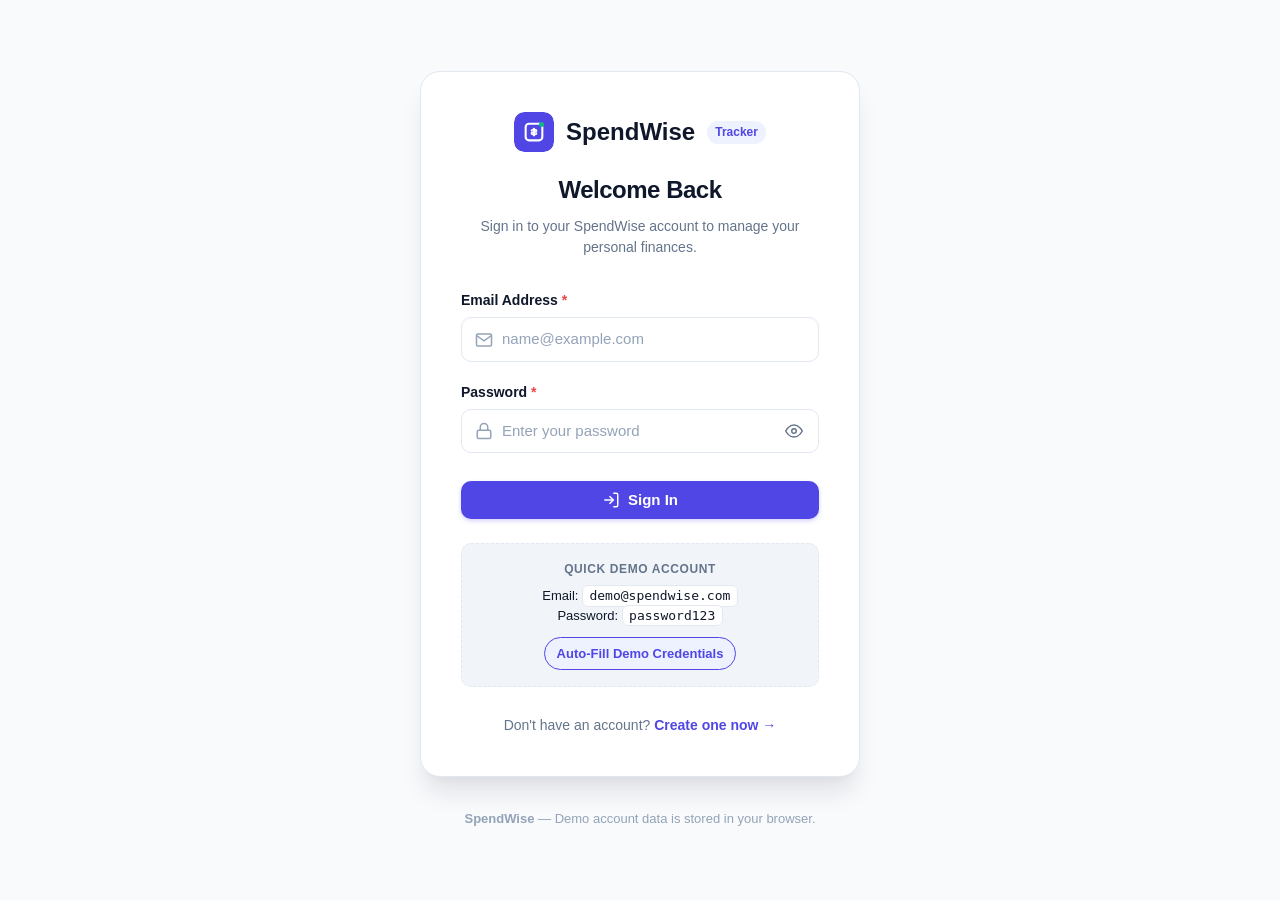
==== commit a0d6f8e0: "Update project" ====
--- a/expense-tracker/index.html
+++ b/expense-tracker/index.html
@@ -5,8 +5,7 @@
   <meta name="viewport" content="width=device-width, initial-scale=1.0">
   <title>SpendWise | Modern Expense Tracker & Dashboard</title>
   <link rel="icon" type="image/svg+xml" href="assets/images/logo.svg">
-  
-  <!-- Login Protection: Redirect if user is not logged in -->
+
   <script>
     (function () {
       const currentUser = localStorage.getItem("spendwise_current_user");
@@ -16,15 +15,11 @@
     })();
   </script>
 
-  <!-- CSS Stylesheets -->
   <link rel="stylesheet" href="css/style.css">
   <link rel="stylesheet" href="css/responsive.css">
 </head>
 <body>
 
-  <!-- ========================================================================
-       Navigation Bar
-       ======================================================================== -->
   <header class="navbar">
     <div class="container">
       <a href="index.html" class="nav-brand">
@@ -63,7 +58,7 @@
       </nav>
 
       <div class="nav-actions">
-        <!-- Logged-in User Profile Badge -->
+
         <div class="nav-user-profile" id="nav-user-profile" title="Logged in user">
           <div class="user-avatar" id="user-avatar">U</div>
           <span class="user-name" id="nav-user-name">User</span>
@@ -73,7 +68,6 @@
           <span>View All</span>
         </a>
 
-        <!-- Logout Button -->
         <button id="logout-btn" class="btn btn-danger btn-sm" title="Log out of SpendWise">
           <svg width="15" height="15" viewBox="0 0 24 24" fill="none" stroke="currentColor" stroke-width="2">
             <path d="M9 21H5a2 2 0 0 1-2-2V5a2 2 0 0 1 2-2h4"></path>
@@ -86,13 +80,9 @@
     </div>
   </header>
 
-  <!-- ========================================================================
-       Main Content
-       ======================================================================== -->
   <main class="main-content">
     <div class="container">
 
-      <!-- Page Header -->
       <section class="page-header">
         <div class="page-title-group">
           <h1>Financial Dashboard</h1>
@@ -115,10 +105,8 @@
         </div>
       </section>
 
-      <!-- 4 Summary Metric Cards -->
       <section class="dashboard-grid">
 
-        <!-- 1. Total Balance Card -->
         <div class="metric-card">
           <div class="metric-card-header">
             <span class="metric-card-title">Total Balance</span>
@@ -135,7 +123,6 @@
           </div>
         </div>
 
-        <!-- 2. Total Income Card -->
         <div class="metric-card">
           <div class="metric-card-header">
             <span class="metric-card-title">Total Income</span>
@@ -152,7 +139,6 @@
           </div>
         </div>
 
-        <!-- 3. Total Expense Card -->
         <div class="metric-card">
           <div class="metric-card-header">
             <span class="metric-card-title">Total Expense</span>
@@ -169,7 +155,6 @@
           </div>
         </div>
 
-        <!-- 4. Number of Transactions Card -->
         <div class="metric-card">
           <div class="metric-card-header">
             <span class="metric-card-title">Transactions</span>
@@ -191,13 +176,10 @@
 
       </section>
 
-      <!-- Dashboard Layout: 2 Columns (Left: Add Form & Analytics, Right: Recent Transactions) -->
       <div class="dashboard-layout">
 
-        <!-- LEFT COLUMN -->
         <div class="dashboard-col-left">
 
-          <!-- Add Transaction Card -->
           <div class="card">
             <div class="card-header">
               <h2 class="card-title">
@@ -212,7 +194,6 @@
             <div class="card-body">
               <form id="transaction-form">
 
-                <!-- Type Selector (Income vs Expense) -->
                 <div class="form-group">
                   <label class="form-label">Transaction Type</label>
                   <div class="type-toggle-group">
@@ -233,7 +214,6 @@
                   </div>
                 </div>
 
-                <!-- Title Input -->
                 <div class="form-group">
                   <label for="tx-title" class="form-label">
                     Transaction Title <span class="required">*</span>
@@ -247,7 +227,6 @@
                   >
                 </div>
 
-                <!-- Amount & Category Row -->
                 <div class="form-row">
                   <div class="form-group">
                     <label for="tx-amount" class="form-label">
@@ -272,12 +251,11 @@
                       Category <span class="required">*</span>
                     </label>
                     <select id="tx-category" class="form-control" required>
-                      <!-- Dynamically populated based on type -->
+
                     </select>
                   </div>
                 </div>
 
-                <!-- Date & Notes Row -->
                 <div class="form-row">
                   <div class="form-group">
                     <label for="tx-date" class="form-label">
@@ -304,7 +282,6 @@
                   </div>
                 </div>
 
-                <!-- Submit Button -->
                 <button type="submit" class="btn btn-primary" style="width: 100%;">
                   <svg width="18" height="18" viewBox="0 0 24 24" fill="none" stroke="currentColor" stroke-width="2">
                     <line x1="12" y1="5" x2="12" y2="19"></line>
@@ -317,7 +294,6 @@
             </div>
           </div>
 
-          <!-- Spending Analytics & Breakdown Card -->
           <div class="card">
             <div class="card-header">
               <h2 class="card-title">
@@ -330,7 +306,7 @@
               </h2>
             </div>
             <div class="card-body">
-              <!-- Income vs Expense Meter -->
+
               <div class="analytics-meter">
                 <div class="meter-labels">
                   <span id="income-ratio-text" style="color: var(--success);">Income: 50%</span>
@@ -341,19 +317,17 @@
                 </div>
               </div>
 
-              <!-- Top Expense Categories -->
               <h4 style="font-size: 0.875rem; font-weight: 600; color: var(--text-muted); margin-bottom: 0.75rem; text-transform: uppercase; letter-spacing: 0.05em;">
                 Top Expense Categories
               </h4>
               <div id="category-breakdown-list" class="category-breakdown-list">
-                <!-- Dynamically populated via JS -->
+
               </div>
             </div>
           </div>
 
         </div>
 
-        <!-- RIGHT COLUMN: Recent Transactions -->
         <div class="dashboard-col-right">
           <div class="card">
             <div class="card-header">
@@ -370,12 +344,10 @@
             </div>
             <div class="card-body">
 
-              <!-- List Container -->
               <ul id="recent-transactions-list" class="transaction-list-widget">
-                <!-- Dynamically populated via main.js -->
+
               </ul>
 
-              <!-- Empty State if no transactions exist -->
               <div id="empty-recent-state" class="empty-state" style="display: none;">
                 <img src="assets/images/empty-illustration.svg" alt="No transactions yet">
                 <h3>No transactions found</h3>
@@ -391,17 +363,11 @@
     </div>
   </main>
 
-  <!-- ========================================================================
-       Edit Transaction Modal
-       ======================================================================== -->
   <div id="edit-modal" class="modal-overlay">
     <div class="modal-dialog">
       <div class="modal-header">
         <h3 class="modal-title">
-          <svg width="20" height="20" viewBox="0 0 24 24" fill="none" stroke="currentColor" stroke-width="2">
-            <path d="M12 20h9"></path>
-            <path d="M16.5 3.5a2.121 2.121 0 0 1 3 3L7 19l-4 1 1-4L16.5 3.5z"></path>
-          </svg>
+          <span aria-hidden="true">✏️</span>
           <span>Edit Transaction</span>
         </h3>
         <button type="button" class="modal-close-btn" id="close-edit-modal" aria-label="Close modal">
@@ -416,7 +382,7 @@
         <input type="hidden" id="edit-tx-id">
 
         <div class="modal-body">
-          <!-- Type Radio Selector -->
+
           <div class="form-group">
             <label class="form-label">Type</label>
             <div style="display: flex; gap: 1.5rem;">
@@ -429,13 +395,11 @@
             </div>
           </div>
 
-          <!-- Title -->
           <div class="form-group">
             <label for="edit-tx-title" class="form-label">Transaction Title <span class="required">*</span></label>
             <input type="text" id="edit-tx-title" class="form-control" required>
           </div>
 
-          <!-- Amount & Category -->
           <div class="form-row">
             <div class="form-group">
               <label for="edit-tx-amount" class="form-label">Amount ($) <span class="required">*</span></label>
@@ -448,7 +412,6 @@
             </div>
           </div>
 
-          <!-- Date & Notes -->
           <div class="form-row">
             <div class="form-group">
               <label for="edit-tx-date" class="form-label">Date <span class="required">*</span></label>
@@ -470,14 +433,8 @@
     </div>
   </div>
 
-  <!-- ========================================================================
-       Toast Notification Container
-       ======================================================================== -->
   <div id="toast-container" class="toast-container"></div>
 
-  <!-- ========================================================================
-       Footer
-       ======================================================================== -->
   <footer class="footer">
     <div class="container">
       <div>
@@ -489,7 +446,6 @@
     </div>
   </footer>
 
-  <!-- Main JavaScript File -->
   <script src="js/main.js"></script>
 </body>
 </html>
--- a/expense-tracker/css/style.css
+++ b/expense-tracker/css/style.css
@@ -1,13 +1,5 @@
-/* ==========================================================================
-   SpendWise - Modern Expense Tracker
-   File: style.css (Core Stylesheet)
-   ========================================================================== */
-
-/* --------------------------------------------------------------------------
-   1. CSS Variables & Theme Configuration
-   -------------------------------------------------------------------------- */
 :root {
-  /* Color Palette */
+
   --primary: #4f46e5;
   --primary-hover: #4338ca;
   --primary-light: #eef2ff;
@@ -32,7 +24,6 @@
   --info: #0284c7;
   --info-light: #f0f9ff;
 
-  /* Neutral Shades */
   --bg-body: #f8fafc;
   --bg-card: #ffffff;
   --bg-card-subtle: #f1f5f9;
@@ -44,31 +35,24 @@
   --border-color: #e2e8f0;
   --border-focus: #818cf8;
 
-  /* Shadows */
   --shadow-xs: 0 1px 2px rgba(0, 0, 0, 0.05);
   --shadow-sm: 0 1px 3px rgba(15, 23, 42, 0.08), 0 1px 2px rgba(15, 23, 42, 0.04);
   --shadow-md: 0 4px 6px -1px rgba(15, 23, 42, 0.08), 0 2px 4px -2px rgba(15, 23, 42, 0.05);
   --shadow-lg: 0 10px 15px -3px rgba(15, 23, 42, 0.08), 0 4px 6px -4px rgba(15, 23, 42, 0.04);
   --shadow-xl: 0 20px 25px -5px rgba(15, 23, 42, 0.1), 0 8px 10px -6px rgba(15, 23, 42, 0.04);
 
-  /* Border Radii */
   --radius-sm: 6px;
   --radius-md: 10px;
   --radius-lg: 14px;
   --radius-xl: 20px;
   --radius-pill: 9999px;
 
-  /* Transitions */
   --transition-fast: 0.15s ease;
   --transition-normal: 0.25s ease;
 
-  /* Typography */
   --font-family: -apple-system, BlinkMacSystemFont, "Segoe UI", Roboto, "Helvetica Neue", Arial, sans-serif;
 }
 
-/* --------------------------------------------------------------------------
-   2. Reset & Base Styles
-   -------------------------------------------------------------------------- */
 *,
 *::before,
 *::after {
@@ -118,9 +102,6 @@
   text-decoration: none;
 }
 
-/* --------------------------------------------------------------------------
-   3. Layout & Container
-   -------------------------------------------------------------------------- */
 .container {
   width: 100%;
   max-width: 1200px;
@@ -136,9 +117,6 @@
   padding-bottom: 3.5rem;
 }
 
-/* --------------------------------------------------------------------------
-   4. Navigation Bar
-   -------------------------------------------------------------------------- */
 .navbar {
   background-color: var(--bg-card);
   border-bottom: 1px solid var(--border-color);
@@ -255,9 +233,6 @@
   white-space: nowrap;
 }
 
-/* --------------------------------------------------------------------------
-   5. Buttons
-   -------------------------------------------------------------------------- */
 .btn {
   display: inline-flex;
   align-items: center;
@@ -343,9 +318,6 @@
   background-color: var(--primary-light);
 }
 
-/* --------------------------------------------------------------------------
-   6. Page Header Banner
-   -------------------------------------------------------------------------- */
 .page-header {
   display: flex;
   align-items: center;
@@ -374,9 +346,6 @@
   gap: 0.75rem;
 }
 
-/* --------------------------------------------------------------------------
-   7. Dashboard Cards Grid (4 Summary Cards)
-   -------------------------------------------------------------------------- */
 .dashboard-grid {
   display: grid;
   grid-template-columns: repeat(4, 1fr);
@@ -491,9 +460,6 @@
   color: var(--text-muted);
 }
 
-/* --------------------------------------------------------------------------
-   8. Main Section Layout (Two Columns)
-   -------------------------------------------------------------------------- */
 .dashboard-layout {
   display: grid;
   grid-template-columns: 1fr 1.35fr;
@@ -501,7 +467,6 @@
   align-items: start;
 }
 
-/* Cards */
 .card {
   background-color: var(--bg-card);
   border: 1px solid var(--border-color);
@@ -539,9 +504,6 @@
   padding: 1.5rem;
 }
 
-/* --------------------------------------------------------------------------
-   9. Forms & Inputs
-   -------------------------------------------------------------------------- */
 .form-group {
   margin-bottom: 1.25rem;
 }
@@ -602,7 +564,6 @@
   gap: 1rem;
 }
 
-/* Custom Type Toggle Button Group (Income / Expense) */
 .type-toggle-group {
   display: grid;
   grid-template-columns: 1fr 1fr;
@@ -638,9 +599,6 @@
   box-shadow: var(--shadow-xs);
 }
 
-/* --------------------------------------------------------------------------
-   10. Spending Analytics / Progress Bar
-   -------------------------------------------------------------------------- */
 .analytics-meter {
   margin-bottom: 1.5rem;
 }
@@ -700,9 +658,6 @@
   transition: width var(--transition-normal);
 }
 
-/* --------------------------------------------------------------------------
-   11. Transaction Items & Badges
-   -------------------------------------------------------------------------- */
 .badge-category {
   display: inline-flex;
   align-items: center;
@@ -748,7 +703,6 @@
   font-weight: 700;
 }
 
-/* Transaction List (Widget on Dashboard) */
 .transaction-list-widget {
   list-style: none;
   display: flex;
@@ -822,9 +776,6 @@
   white-space: nowrap;
 }
 
-/* --------------------------------------------------------------------------
-   12. Filter & Search Toolbar (Transactions Page)
-   -------------------------------------------------------------------------- */
 .filter-toolbar {
   background-color: var(--bg-card);
   border: 1px solid var(--border-color);
@@ -857,7 +808,6 @@
   flex-wrap: wrap;
 }
 
-/* Segmented Buttons for Filter Tabs (All / Income / Expense) */
 .filter-tabs {
   display: inline-flex;
   background-color: var(--bg-card-subtle);
@@ -905,9 +855,6 @@
   border-color: var(--border-focus);
 }
 
-/* --------------------------------------------------------------------------
-   13. Data Table (Transactions Page)
-   -------------------------------------------------------------------------- */
 .table-responsive {
   width: 100%;
   overflow-x: auto;
@@ -961,7 +908,6 @@
   gap: 0.35rem;
 }
 
-/* Table Footer / Summary bar */
 .table-footer-bar {
   padding: 1rem 1.25rem;
   border-top: 1px solid var(--border-color);
@@ -973,9 +919,6 @@
   color: var(--text-muted);
 }
 
-/* --------------------------------------------------------------------------
-   14. Empty State
-   -------------------------------------------------------------------------- */
 .empty-state {
   text-align: center;
   padding: 3rem 1.5rem;
@@ -1002,9 +945,6 @@
   margin: 0 auto 1.25rem;
 }
 
-/* --------------------------------------------------------------------------
-   15. Modal Dialogs (Add / Edit / Confirm)
-   -------------------------------------------------------------------------- */
 .modal-overlay {
   position: fixed;
   inset: 0;
@@ -1089,9 +1029,6 @@
   gap: 0.75rem;
 }
 
-/* --------------------------------------------------------------------------
-   16. Toast Notifications
-   -------------------------------------------------------------------------- */
 .toast-container {
   position: fixed;
   bottom: 1.5rem;
@@ -1138,9 +1075,6 @@
   border-left: 4px solid var(--primary);
 }
 
-/* --------------------------------------------------------------------------
-   17. Footer
-   -------------------------------------------------------------------------- */
 .footer {
   background-color: var(--bg-card);
   border-top: 1px solid var(--border-color);
--- a/expense-tracker/css/responsive.css
+++ b/expense-tracker/css/responsive.css
@@ -1,11 +1,3 @@
-/* ==========================================================================
-   SpendWise - Modern Expense Tracker
-   File: responsive.css (Responsive & Mobile Styles)
-   ========================================================================== */
-
-/* --------------------------------------------------------------------------
-   1. Large Tablets & Small Laptops (Max Width: 1024px)
-   -------------------------------------------------------------------------- */
 @media (max-width: 1024px) {
   .dashboard-grid {
     grid-template-columns: repeat(2, 1fr);
@@ -18,9 +10,6 @@
   }
 }
 
-/* --------------------------------------------------------------------------
-   2. Tablets & Landscape Phones (Max Width: 768px)
-   -------------------------------------------------------------------------- */
 @media (max-width: 768px) {
   .navbar .container {
     height: auto;
@@ -93,16 +82,12 @@
     min-width: 140px;
   }
 
-  /* Table adjustments on tablet */
   .data-table th,
   .data-table td {
     padding: 0.75rem 0.875rem;
   }
 }
 
-/* --------------------------------------------------------------------------
-   3. Mobile Phones (Max Width: 576px)
-   -------------------------------------------------------------------------- */
 @media (max-width: 576px) {
   .container {
     padding-left: 1rem;
@@ -146,8 +131,6 @@
     font-size: 0.8125rem;
   }
 
-  /* Mobile Transaction Card View for Table */
-  /* On very small screens, convert table rows into mobile cards */
   .mobile-table-card-view thead {
     display: none;
   }
